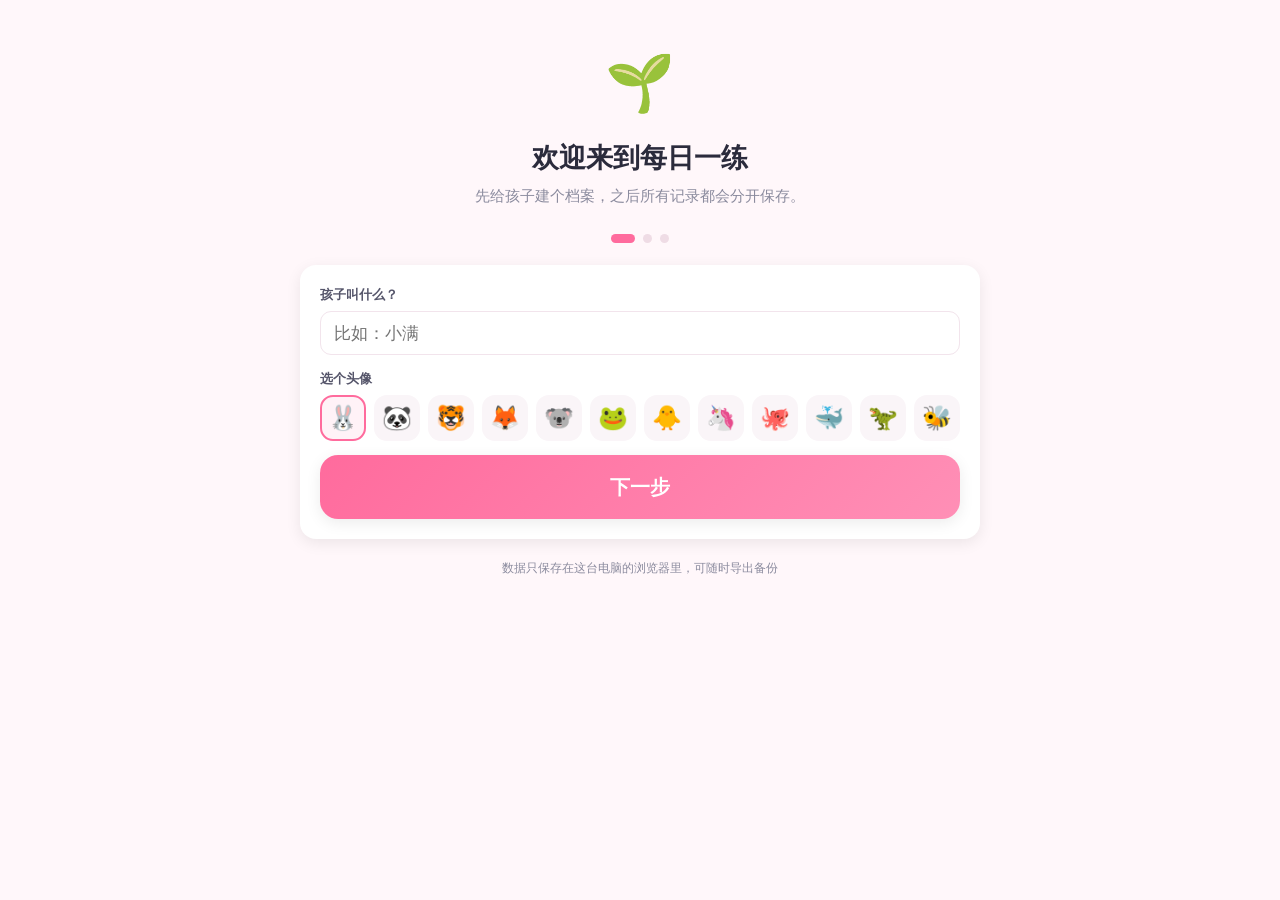
==== index.html @ d5a48da9 "feat: 一年级上册每日一练可用版（S0-S6） - 工程骨架：无构建、哈希路由、PC 侧栏 + 移动底部 Tab - 数据层：localStorage + IndexedDB（file:// 降级" ====
<!DOCTYPE html>
<html lang="zh-CN">
<head>
<meta charset="UTF-8">
<meta name="viewport" content="width=device-width, initial-scale=1.0, viewport-fit=cover">
<meta name="theme-color" content="#FF6B9D">
<title>宝贝每日一练</title>
<link rel="stylesheet" href="assets/css/app.css">
<link rel="icon" href="data:image/svg+xml,%3Csvg xmlns='http://www.w3.org/2000/svg' viewBox='0 0 100 100'%3E%3Ctext y='.9em' font-size='90'%3E%F0%9F%8C%9F%3C/text%3E%3C/svg%3E">
</head>
<body>

<div id="app" class="app" hidden>
  <aside class="sidebar">
    <div class="brand">
      <span class="brand-emoji">🌱</span>
      <div class="brand-text">
        <b>宝贝每日一练</b>
        <small id="brand-sub">一年级上册</small>
      </div>
    </div>

    <nav class="side-nav" id="side-nav"></nav>

    <div class="side-kid" id="side-kid"></div>
  </aside>

  <main class="main">
    <header class="topbar">
      <div class="topbar-left">
        <button class="icon-btn only-mobile" id="btn-menu" aria-label="菜单">☰</button>
        <h1 id="page-title">今日任务</h1>
      </div>
      <div class="topbar-right">
        <div class="star-chip" id="star-chip" title="我的星星">⭐ <b>0</b></div>
        <button class="kid-chip" id="kid-chip" title="切换孩子"></button>
      </div>
    </header>
    <div id="view" class="view"></div>
  </main>

  <nav class="bottom-tabs" id="bottom-tabs"></nav>
</div>

<div id="boot" class="boot">
  <div class="boot-inner">
    <div class="boot-emoji">🌱</div>
    <p>正在准备今天的小练习…</p>
  </div>
</div>

<div id="modal-root"></div>
<div id="toast-root" class="toast-root"></div>
<div id="fx-root" class="fx-root" aria-hidden="true"></div>

<!-- 工具层（内容包生成时依赖 U） -->
<script src="assets/js/util.js"></script>

<!-- 基础层 -->
<script src="assets/js/store.js"></script>
<script src="assets/js/schedule.js"></script>
<script src="assets/js/tts.js"></script>
<script src="assets/js/task.js"></script>
<script src="assets/js/charts.js"></script>
<script src="assets/js/export.js"></script>
<script src="assets/js/ai.js"></script>

<!-- 内容包（以 JS 内联，保证 file:// 双击可运行） -->
<script src="content/chars-db.js"></script>
<script src="content/writing-1a.js"></script>
<script src="content/yw-1a.js"></script>
<script src="content/sx-1a.js"></script>
<script src="assets/js/content.js"></script>

<!-- 外壳（页面注册依赖 App） -->
<script src="assets/js/app.js"></script>

<!-- 页面 -->
<script src="assets/js/pages/setup.js"></script>
<script src="assets/js/pages/today.js"></script>
<script src="assets/js/pages/practice.js"></script>
<script src="assets/js/pages/writing.js"></script>
<script src="assets/js/pages/done.js"></script>
<script src="assets/js/pages/growth.js"></script>
<script src="assets/js/pages/mistakes.js"></script>
<script src="assets/js/pages/parent.js"></script>
<script src="assets/js/pages/review.js"></script>
<script src="assets/js/pages/print.js"></script>
</body>
</html>
---- assets/css/app.css ----
/* ============================================================
   宝贝每日一练 · 全站样式
   令牌沿用「宝贝学习乐园」，PC 优先，向下适配 iPad / 手机
   ============================================================ */

:root{
  --pink:#FF6B9D;
  --pink-d:#E84E82;
  --blue:#4ECDC4;
  --yellow:#FFE66D;
  --green:#95E67E;
  --purple:#C47AFF;
  --orange:#FFA45B;

  --ink:#2B2B3C;
  --ink-2:#55556A;
  --muted:#8B8B9E;
  --bg:#FFF7FA;
  --bg-2:#FDF2F7;
  --card:#FFFFFF;
  --line:#F2E4EC;

  --sub-chars:var(--purple);
  --sub-pinyin:var(--blue);
  --sub-math:var(--orange);
  --sub-writing:var(--green);

  --r-card:16px;
  --r-btn:12px;
  --shadow:0 4px 15px rgba(0,0,0,.08);
  --shadow-lg:0 12px 32px rgba(150,80,110,.16);

  --fs-body:17px;
  --fs-kid:20px;
  --fs-stem:28px;

  --side-w:240px;
  --font:"PingFang SC","Microsoft YaHei","Hiragino Sans GB","Noto Sans CJK SC",system-ui,-apple-system,"Segoe UI",sans-serif;
  --font-kai:"KaiTi","STKaiti","Kaiti SC","Songti SC",serif;
}

*{box-sizing:border-box;-webkit-tap-highlight-color:transparent}
html,body{margin:0;padding:0}
body{
  font-family:var(--font);
  font-size:var(--fs-body);
  color:var(--ink);
  background:var(--bg);
  line-height:1.55;
  -webkit-font-smoothing:antialiased;
}
button{font-family:inherit;font-size:inherit;cursor:pointer;border:none;background:none;color:inherit}
input,select,textarea{font-family:inherit;font-size:inherit;color:inherit}
h1,h2,h3,h4,p{margin:0}
a{color:var(--pink);text-decoration:none}
img{max-width:100%;display:block}
[hidden]{display:none !important}
::selection{background:rgba(255,107,157,.2)}

/* ---------- 骨架 ---------- */
.app{
  display:grid;
  grid-template-columns:var(--side-w) minmax(0,1fr);
  min-height:100vh;
}
.sidebar{
  position:sticky;top:0;height:100vh;
  display:flex;flex-direction:column;gap:8px;
  padding:22px 16px 16px;
  background:linear-gradient(180deg,#FFEFF6 0%,#FFF7FA 60%,#F6FBFF 100%);
  border-right:1px solid var(--line);
}
.brand{display:flex;align-items:center;gap:10px;padding:0 6px 16px}
.brand-emoji{font-size:30px;filter:drop-shadow(0 4px 8px rgba(255,107,157,.3))}
.brand-text b{display:block;font-size:17px;letter-spacing:.5px}
.brand-text small{color:var(--muted);font-size:12px}
.side-nav{display:flex;flex-direction:column;gap:4px}
.side-nav a{
  display:flex;align-items:center;gap:10px;
  padding:11px 12px;border-radius:12px;color:var(--ink-2);
  font-size:15px;font-weight:500;
  transition:background .15s,color .15s,transform .15s;
}
.side-nav a .ni{font-size:18px;width:22px;text-align:center}
.side-nav a:hover{background:#fff;color:var(--ink)}
.side-nav a.active{background:#fff;color:var(--pink-d);box-shadow:var(--shadow);font-weight:700}
.side-kid{margin-top:auto;background:#fff;border-radius:14px;padding:12px;box-shadow:var(--shadow)}
.side-kid .sk-row{display:flex;align-items:center;gap:10px}
.side-kid .sk-avatar{font-size:24px}
.side-kid .sk-name{font-weight:700;font-size:14px}
.side-kid .sk-meta{font-size:12px;color:var(--muted)}
.side-kid .sk-streak{margin-top:8px;font-size:12px;color:var(--pink-d);background:#FFF0F6;border-radius:8px;padding:6px 8px}

.main{min-width:0;display:flex;flex-direction:column}
.topbar{
  position:sticky;top:0;z-index:20;
  display:flex;align-items:center;justify-content:space-between;gap:12px;
  padding:14px 26px;background:rgba(255,247,250,.9);backdrop-filter:blur(10px);
  border-bottom:1px solid var(--line);
}
.topbar-left{display:flex;align-items:center;gap:10px;min-width:0}
.topbar h1{font-size:20px;font-weight:800;letter-spacing:.5px;white-space:nowrap;overflow:hidden;text-overflow:ellipsis}
.topbar-right{display:flex;align-items:center;gap:10px}
.icon-btn{width:38px;height:38px;border-radius:11px;background:#fff;box-shadow:var(--shadow);font-size:18px;display:grid;place-items:center}
.star-chip{background:#fff;border-radius:999px;padding:6px 14px;font-size:14px;box-shadow:var(--shadow);white-space:nowrap}
.star-chip b{color:var(--pink-d)}
.kid-chip{
  display:flex;align-items:center;gap:8px;background:#fff;border-radius:999px;
  padding:5px 14px 5px 6px;box-shadow:var(--shadow);font-size:14px;font-weight:600;
}
.kid-chip .kc-avatar{width:28px;height:28px;border-radius:50%;display:grid;place-items:center;font-size:17px;background:#FFF0F6}

.view{padding:22px 26px 60px;width:100%;max-width:1160px;margin:0 auto}
.only-mobile{display:none}
.bottom-tabs{display:none}

/* ---------- 通用组件 ---------- */
.card{background:var(--card);border-radius:var(--r-card);box-shadow:var(--shadow);padding:20px}
.card+.card{margin-top:16px}
.card-title{display:flex;align-items:center;justify-content:space-between;gap:10px;margin-bottom:14px}
.card-title h2{font-size:17px;font-weight:800}
.muted{color:var(--muted)}
.small{font-size:13px}
.tiny{font-size:12px}
.center{text-align:center}
.row{display:flex;align-items:center;gap:10px}
.row.wrap{flex-wrap:wrap}
.spacer{flex:1}
.grid{display:grid;gap:14px}
.g2{grid-template-columns:repeat(2,minmax(0,1fr))}
.g3{grid-template-columns:repeat(3,minmax(0,1fr))}
.g4{grid-template-columns:repeat(4,minmax(0,1fr))}

.btn{
  display:inline-flex;align-items:center;justify-content:center;gap:8px;
  padding:12px 20px;border-radius:var(--r-btn);font-weight:700;font-size:16px;
  background:#fff;color:var(--ink);box-shadow:var(--shadow);
  transition:transform .12s,box-shadow .12s,background .15s;
}
.btn:hover{transform:translateY(-1px);box-shadow:var(--shadow-lg)}
.btn:active{transform:translateY(0) scale(.99)}
.btn[disabled]{opacity:.45;cursor:not-allowed;transform:none;box-shadow:var(--shadow)}
.btn-primary{background:linear-gradient(135deg,var(--pink),#FF8FB6);color:#fff}
.btn-blue{background:linear-gradient(135deg,var(--blue),#79DDD6);color:#0C4A46}
.btn-ghost{background:#fff;box-shadow:inset 0 0 0 1.5px var(--line);color:var(--ink-2)}
.btn-danger{background:#FFF0F2;color:#D93A5B;box-shadow:inset 0 0 0 1.5px #FFD6DE}
.btn-lg{padding:18px 30px;font-size:20px;border-radius:18px;min-height:64px}
.btn-sm{padding:7px 14px;font-size:13px;border-radius:10px;box-shadow:none;background:#F7F3F6}
.btn-block{width:100%}

.pill{display:inline-flex;align-items:center;gap:6px;padding:4px 11px;border-radius:999px;font-size:12px;font-weight:700;background:#F6F2F5;color:var(--ink-2)}
.pill.pink{background:#FFEFF5;color:#D6396F}
.pill.blue{background:#E9FAF8;color:#1B857D}
.pill.green{background:#F0FBE9;color:#4E9B37}
.pill.yellow{background:#FFF9DC;color:#A98A00}
.pill.purple{background:#F6EEFF;color:#8A4BD1}
.pill.gray{background:#F1F0F4;color:#77778A}

.field{display:flex;flex-direction:column;gap:6px;margin-bottom:14px}
.field label{font-size:13px;font-weight:700;color:var(--ink-2)}
.field .hint{font-size:12px;color:var(--muted)}
.input,select.input,textarea.input{
  width:100%;padding:11px 13px;border-radius:11px;border:1.5px solid var(--line);
  background:#fff;outline:none;transition:border-color .15s,box-shadow .15s;
}
.input:focus{border-color:var(--pink);box-shadow:0 0 0 3px rgba(255,107,157,.14)}
textarea.input{min-height:84px;resize:vertical}

.switch{display:inline-flex;align-items:center;gap:10px;cursor:pointer;font-size:14px}
.switch input{display:none}
.switch .track{width:44px;height:26px;border-radius:999px;background:#E8E2E8;position:relative;transition:background .18s;flex:none}
.switch .track::after{content:"";position:absolute;top:3px;left:3px;width:20px;height:20px;border-radius:50%;background:#fff;box-shadow:0 2px 5px rgba(0,0,0,.18);transition:transform .18s}
.switch input:checked+.track{background:var(--pink)}
.switch input:checked+.track::after{transform:translateX(18px)}

.seg{display:inline-flex;background:#F4EFF3;border-radius:12px;padding:4px;gap:2px}
.seg button{padding:8px 16px;border-radius:9px;font-size:14px;font-weight:700;color:var(--ink-2)}
.seg button.on{background:#fff;color:var(--pink-d);box-shadow:0 2px 8px rgba(0,0,0,.08)}

.table{width:100%;border-collapse:collapse;font-size:14px}
.table th{text-align:left;font-size:12px;color:var(--muted);font-weight:700;padding:8px 10px;border-bottom:1px solid var(--line)}
.table td{padding:10px;border-bottom:1px solid #F8F3F6}
.table tr:last-child td{border-bottom:none}

.empty{padding:46px 20px;text-align:center;color:var(--muted)}
.empty .e-emoji{font-size:46px;display:block;margin-bottom:10px}

/* ---------- 引导页 ---------- */
.boot{position:fixed;inset:0;display:grid;place-items:center;background:var(--bg);z-index:50}
.boot-inner{text-align:center;color:var(--muted)}
.boot-emoji{font-size:52px;animation:pop .9s ease-in-out infinite alternate}
@keyframes pop{from{transform:scale(.9) rotate(-4deg)}to{transform:scale(1.06) rotate(4deg)}}

.setup-wrap{max-width:720px;margin:0 auto;padding:40px 20px 80px}
.setup-hero{text-align:center;margin-bottom:26px}
.setup-hero .h-emoji{font-size:56px}
.setup-hero h1{font-size:27px;font-weight:800;margin:10px 0 6px}
.setup-hero p{color:var(--muted);font-size:15px}
.steps{display:flex;gap:8px;justify-content:center;margin-bottom:22px}
.steps .dot{width:9px;height:9px;border-radius:50%;background:#EFDCE5}
.steps .dot.on{background:var(--pink);width:24px;border-radius:99px}
.avatar-pick{display:flex;flex-wrap:wrap;gap:8px}
.avatar-pick button{width:46px;height:46px;border-radius:13px;background:#FAF5F8;font-size:24px;display:grid;place-items:center;border:2px solid transparent}
.avatar-pick button.on{border-color:var(--pink);background:#FFF2F7}

/* ---------- 今日任务 ---------- */
.hero{
  position:relative;overflow:hidden;
  background:linear-gradient(135deg,#FFE3EE 0%,#E9F8FF 55%,#F4EFFF 100%);
  border-radius:22px;padding:24px 26px;margin-bottom:18px;box-shadow:var(--shadow);
}
.hero .h-greet{font-size:15px;color:var(--ink-2);font-weight:600}
.hero h2{font-size:26px;font-weight:800;margin:4px 0 10px}
.hero .h-meta{display:flex;flex-wrap:wrap;gap:8px;margin-bottom:16px}
.hero .h-actions{display:flex;flex-wrap:wrap;gap:10px;align-items:center}
.hero .h-decor{position:absolute;right:18px;bottom:-6px;font-size:74px;opacity:.22;pointer-events:none}

.task-grid{display:grid;grid-template-columns:repeat(4,minmax(0,1fr));gap:14px}
.task-card{
  background:#fff;border-radius:var(--r-card);padding:16px 16px 14px;box-shadow:var(--shadow);
  display:flex;flex-direction:column;gap:8px;position:relative;overflow:hidden;
  border-top:4px solid var(--tc,var(--pink));cursor:pointer;transition:transform .14s,box-shadow .14s;
}
.task-card:hover{transform:translateY(-2px);box-shadow:var(--shadow-lg)}
.task-card .tc-emoji{font-size:26px}
.task-card .tc-name{font-weight:800;font-size:16px}
.task-card .tc-sub{font-size:12px;color:var(--muted);min-height:18px}
.task-card .tc-prog{height:7px;border-radius:99px;background:#F4EFF3;overflow:hidden}
.task-card .tc-prog i{display:block;height:100%;background:var(--tc);border-radius:99px;transition:width .3s}
.task-card .tc-num{font-size:12px;color:var(--ink-2);font-weight:700}
.task-card.done{background:#F7FDF4}
.task-card.done::after{content:"✓";position:absolute;top:10px;right:12px;color:var(--green);font-weight:900;font-size:15px}

.session-strip{display:flex;gap:10px;flex-wrap:wrap;margin-top:14px}
.session-chip{
  display:flex;align-items:center;gap:8px;background:#fff;border-radius:14px;padding:10px 14px;
  box-shadow:var(--shadow);font-size:13px;font-weight:700;
}
.session-chip .dot{width:9px;height:9px;border-radius:50%;background:#E4DDE4}
.session-chip.done .dot{background:var(--green)}
.session-chip.now{box-shadow:inset 0 0 0 2px var(--pink),var(--shadow)}
.session-chip .sub{color:var(--muted);font-weight:500}

.decor-bar{display:flex;gap:8px;flex-wrap:wrap;align-items:center}
.decor-item{font-size:26px;filter:grayscale(1);opacity:.35}
.decor-item.on{filter:none;opacity:1}

/* ---------- 练习 ---------- */
.practice-wrap{max-width:860px;margin:0 auto;display:flex;flex-direction:column}
.p-head{display:flex;align-items:center;gap:14px;margin-bottom:16px}
.p-head .p-bar{flex:1;height:12px;border-radius:99px;background:#F2EAF0;overflow:hidden}
.p-head .p-bar i{display:block;height:100%;border-radius:99px;background:linear-gradient(90deg,var(--blue),var(--green));transition:width .3s}
.p-head .p-count{font-size:14px;font-weight:800;color:var(--ink-2);white-space:nowrap}

.q-card{
  background:#fff;border-radius:24px;box-shadow:var(--shadow-lg);padding:28px 30px 26px;
  display:flex;flex-direction:column;position:relative;min-height:420px;
}
.q-tag{display:flex;align-items:center;gap:8px;margin-bottom:16px}
.q-stem{font-size:var(--fs-stem);font-weight:800;line-height:1.5;letter-spacing:.4px;display:flex;gap:12px;align-items:flex-start}
.q-stem .stem-text{flex:1}
.speaker{
  width:46px;height:46px;border-radius:50%;background:#EFFAF9;color:#1B857D;
  display:grid;place-items:center;font-size:20px;flex:none;transition:transform .12s,background .15s;
}
.speaker:hover{background:#DDF5F2;transform:scale(1.05)}
.speaker.playing{background:var(--blue);color:#fff}

.q-figure{margin:18px 0 4px;display:flex;flex-wrap:wrap;gap:18px;align-items:center}
.fig-group{display:flex;flex-wrap:wrap;gap:6px;max-width:100%}
.fig-icon{font-size:34px;line-height:1}
.fig-icon.faded{opacity:.28}
.fig-row{display:flex;flex-direction:column;gap:6px}
.fig-row .fig-label{font-size:12px;color:var(--muted);font-weight:700}
.fig-eq{font-size:22px;font-weight:800;color:var(--ink-2)}
.fig-box{display:inline-flex;align-items:center;justify-content:center;min-width:46px;height:46px;border:2.5px dashed #D8CBD4;border-radius:10px;font-size:22px;font-weight:800;padding:0 8px}
.fig-box.filled{border-style:solid;border-color:var(--blue);color:#1B857D}
.fig-tenframe{display:grid;grid-template-columns:repeat(5,1fr);gap:2px;background:#F3EDF1;padding:4px;border-radius:8px}
.fig-tenframe i{width:22px;height:22px;border-radius:4px;background:#fff;display:block}
.fig-tenframe i.on{background:var(--orange)}
.shape-panel{display:flex;gap:14px;flex-wrap:wrap}
.shape-svg{width:76px;height:76px}

.q-options{display:grid;gap:12px;margin-top:22px}
.q-options.cols2{grid-template-columns:1fr 1fr}
.opt{
  display:flex;align-items:center;gap:14px;padding:16px 18px;min-height:64px;
  border-radius:16px;background:#FBF7FA;border:2px solid transparent;
  font-size:21px;font-weight:700;text-align:left;transition:transform .12s,background .15s,border-color .15s;
}
.opt:hover{background:#F6EFF4;transform:translateY(-1px)}
.opt .key{
  width:30px;height:30px;border-radius:50%;background:#fff;color:var(--muted);
  display:grid;place-items:center;font-size:14px;font-weight:800;flex:none;box-shadow:0 1px 4px rgba(0,0,0,.08)
}
.opt.sel{border-color:var(--blue);background:#EEFBFA}
.opt.right{border-color:var(--green);background:#F2FEEC}
.opt.wrong{border-color:var(--orange);background:#FFF4EA;animation:shake .34s}
.opt.dim{opacity:.5}
@keyframes shake{0%,100%{transform:translateX(0)}25%{transform:translateX(-6px)}50%{transform:translateX(6px)}75%{transform:translateX(-3px)}}

.numpad{margin-top:20px;display:flex;flex-direction:column;gap:12px;align-items:center}
.numpad .np-display{
  min-width:170px;height:70px;border-radius:16px;background:#FBF7FA;border:2px solid var(--line);
  display:flex;align-items:center;justify-content:center;gap:6px;font-size:34px;font-weight:800;
}
.numpad .np-display .unit{font-size:18px;color:var(--muted);font-weight:700}
.numpad .np-keys{display:grid;grid-template-columns:repeat(3,74px);gap:9px}
.numpad .np-keys button{
  height:60px;border-radius:14px;background:#fff;box-shadow:var(--shadow);font-size:24px;font-weight:800;
  transition:transform .1s,background .12s;
}
.numpad .np-keys button:active{transform:scale(.96);background:#F6F1F4}
.numpad .np-keys button.fn{font-size:15px;color:var(--ink-2);background:#F7F2F6;box-shadow:none}
.numpad .np-keys button.ok{background:linear-gradient(135deg,var(--green),#B6EF9E);color:#2C6B19;grid-column:span 1}

.feedback{margin-top:18px;border-radius:16px;padding:14px 18px;font-size:16px;font-weight:600;display:flex;gap:12px;align-items:flex-start}
.feedback.ok{background:#F1FDEC;color:#3C7A26;box-shadow:inset 0 0 0 1.5px #CDEFBC}
.feedback.no{background:#FFF6EC;color:#9A5B14;box-shadow:inset 0 0 0 1.5px #FFDDB8}
.feedback .fb-emoji{font-size:22px;line-height:1.2}
.feedback .fb-explain{font-weight:500;color:var(--ink-2);font-size:14px;margin-top:4px}
.feedback .fb-src{font-size:12px;color:var(--muted);margin-top:4px}

.q-foot{margin-top:auto;padding-top:18px;display:flex;gap:12px;align-items:center}
.q-foot .btn{min-width:150px}

/* 星星飞入 */
.fx-root{position:fixed;inset:0;pointer-events:none;z-index:80;overflow:hidden}
.fly-star{position:absolute;font-size:26px;animation:fly 1s ease-out forwards}
@keyframes fly{
  0%{opacity:1;transform:translate(0,0) scale(.6) rotate(0)}
  70%{opacity:1}
  100%{opacity:0;transform:translate(var(--dx),var(--dy)) scale(1.25) rotate(22deg)}
}

/* ---------- 写字 ---------- */
.write-grid{display:grid;grid-template-columns:repeat(auto-fill,minmax(230px,1fr));gap:16px}
.char-card{background:#fff;border-radius:18px;box-shadow:var(--shadow);padding:16px;text-align:center}
.tian{
  position:relative;width:170px;height:170px;margin:0 auto 10px;border:2px solid #F0B8CC;border-radius:6px;
  background:
    linear-gradient(to right,transparent calc(50% - .8px),#F3B7C9 calc(50% - .8px),#F3B7C9 calc(50% + .8px),transparent calc(50% + .8px)),
    linear-gradient(to bottom,transparent calc(50% - .8px),#F3B7C9 calc(50% - .8px),#F3B7C9 calc(50% + .8px),transparent calc(50% + .8px));
}
.tian::after{
  content:"";position:absolute;inset:0;
  background:
    linear-gradient(45deg,transparent calc(50% - .5px),#FADCE7 calc(50% - .5px),#FADCE7 calc(50% + .5px),transparent calc(50% + .5px)),
    linear-gradient(-45deg,transparent calc(50% - .5px),#FADCE7 calc(50% - .5px),#FADCE7 calc(50% + .5px),transparent calc(50% + .5px));
  opacity:.8;
}
.tian .glyph{
  position:absolute;inset:0;display:grid;place-items:center;
  font-family:var(--font-kai);font-size:132px;line-height:1;color:#3A3A4C;z-index:1;
}
.tian .glyph.ghost{color:#EFDDE6}
.tian.small{width:96px;height:96px}
.tian.small .glyph{font-size:74px}
.tian.mid{width:120px;height:120px}
.tian.mid .glyph{font-size:92px}
.char-meta{font-size:13px;color:var(--ink-2)}
.char-meta b{color:var(--pink-d)}
.char-words{font-size:12px;color:var(--muted);margin-top:2px}
.stroke-list{display:flex;flex-wrap:wrap;gap:4px;justify-content:center;margin-top:6px}
.stroke-list span{font-size:11px;background:#F6F1F4;border-radius:6px;padding:2px 6px;color:var(--ink-2)}

.upload-zone{
  border:2px dashed #EFCADB;border-radius:18px;background:#FFFBFD;padding:26px;text-align:center;
  transition:background .15s,border-color .15s;
}
.upload-zone:hover{background:#FFF5FA;border-color:var(--pink)}
.upload-zone .u-emoji{font-size:40px}
.upload-zone p{font-size:14px;color:var(--muted);margin-top:6px}
.shot-thumb{position:relative;border-radius:16px;overflow:hidden;box-shadow:var(--shadow);max-width:420px}
.shot-thumb img{width:100%}
.shot-thumb .rm{position:absolute;top:8px;right:8px;background:rgba(0,0,0,.5);color:#fff;width:30px;height:30px;border-radius:50%;font-size:14px}

/* ---------- 完成页 ---------- */
.done-wrap{max-width:640px;margin:0 auto;text-align:center;padding-top:20px}
.done-emoji{font-size:78px;animation:pop .8s ease-in-out infinite alternate}
.done-wrap h2{font-size:28px;font-weight:800;margin:10px 0 6px}
.done-stars{display:flex;justify-content:center;gap:6px;font-size:34px;margin:16px 0}
.done-stats{display:grid;grid-template-columns:repeat(3,1fr);gap:12px;margin:22px 0}
.done-stats .ds{background:#fff;border-radius:16px;padding:14px;box-shadow:var(--shadow)}
.done-stats .ds b{display:block;font-size:24px;color:var(--pink-d)}
.done-stats .ds span{font-size:12px;color:var(--muted)}

/* ---------- 成长 ---------- */
.stat-row{display:grid;grid-template-columns:repeat(4,minmax(0,1fr));gap:14px;margin-bottom:16px}
.stat-box{background:#fff;border-radius:16px;padding:16px;box-shadow:var(--shadow)}
.stat-box .sb-label{font-size:12px;color:var(--muted);font-weight:700}
.stat-box .sb-value{font-size:26px;font-weight:800;margin-top:4px}
.stat-box .sb-sub{font-size:12px;color:var(--muted)}

.cal{display:grid;grid-template-columns:repeat(7,1fr);gap:7px;max-width:580px;margin:0 auto}
.cal .cd-head{font-size:12px;color:var(--muted);text-align:center;font-weight:700;padding-bottom:2px}
  .cal .cd{
  aspect-ratio:1/1;border-radius:10px;background:#F5F0F3;display:flex;flex-direction:column;
  align-items:center;justify-content:center;font-size:12px;color:var(--muted);position:relative;
}
.cal .cd.blank{background:transparent}
.cal .cd.full{background:#CDEFC0;color:#356B23;font-weight:800}
.cal .cd.part{background:#FFF0C2;color:#8A6E00;font-weight:700}
.cal .cd.miss{background:#FBE9EF;color:#C05880}
.cal .cd.makeup{background:#DCEEFF;color:#24628F;font-weight:700}
.cal .cd.today{outline:2px solid var(--pink);outline-offset:1px}
.cal .cd .cd-n{font-size:13px}
.cal .cd .cd-d{font-size:9px;opacity:.8;line-height:1}

.legend{display:flex;flex-wrap:wrap;gap:12px;font-size:12px;color:var(--muted);margin-top:12px}
.legend i{display:inline-block;width:12px;height:12px;border-radius:4px;margin-right:5px;vertical-align:-1px}

.chart-box{position:relative;width:100%}
.chart-box svg{width:100%;display:block}
.radar-legend{display:flex;flex-wrap:wrap;gap:14px;font-size:12px;color:var(--ink-2);justify-content:center;margin-top:8px}

.badges{display:flex;flex-wrap:wrap;gap:12px}
.badge-item{
  width:96px;text-align:center;background:#fff;border-radius:16px;padding:12px 6px;box-shadow:var(--shadow);
  filter:grayscale(1);opacity:.45;
}
.badge-item.on{filter:none;opacity:1;background:linear-gradient(180deg,#FFFBEA,#fff)}
.badge-item .b-emoji{font-size:30px}
.badge-item .b-name{font-size:12px;font-weight:700;margin-top:4px}
.badge-item .b-desc{font-size:10px;color:var(--muted)}

/* 错题 */
.mistake-group{border-radius:16px;background:#fff;box-shadow:var(--shadow);padding:16px;margin-bottom:14px}
.mistake-group h3{font-size:15px;font-weight:800;margin-bottom:10px;display:flex;gap:8px;align-items:center}
.mistake-item{padding:10px 0;border-bottom:1px dashed #F2E7ED;font-size:14px}
.mistake-item:last-child{border-bottom:none}
.mistake-item .mi-stem{font-weight:600}
.mistake-item .mi-meta{font-size:12px;color:var(--muted);margin-top:3px}

/* ---------- 家长中心 ---------- */
.parent-tabs{display:flex;gap:6px;flex-wrap:wrap;margin-bottom:16px}
.parent-tabs button{padding:9px 16px;border-radius:11px;font-size:14px;font-weight:700;background:#fff;color:var(--ink-2);box-shadow:var(--shadow)}
.parent-tabs button.on{background:var(--ink);color:#fff}
.kv{display:grid;grid-template-columns:120px 1fr;gap:8px 14px;font-size:14px}
.kv .k{color:var(--muted);font-weight:700;font-size:13px}

.review-list{display:grid;gap:12px}
.review-row{display:flex;gap:14px;align-items:center;background:#fff;border-radius:16px;box-shadow:var(--shadow);padding:12px}
.review-row .rr-thumb{width:78px;height:78px;border-radius:12px;background:#F4EFF3;overflow:hidden;flex:none;display:grid;place-items:center;font-size:24px;color:var(--muted)}
.review-row .rr-thumb img{width:100%;height:100%;object-fit:cover}
.review-row .rr-main{flex:1;min-width:0}
.review-row .rr-title{font-weight:800;font-size:15px}
.review-row .rr-sub{font-size:12px;color:var(--muted)}
.badge-dot{background:var(--pink);color:#fff;border-radius:999px;font-size:11px;padding:1px 7px;font-weight:800}

.score-row{display:flex;align-items:center;gap:12px;padding:10px 0;border-bottom:1px dashed #F2E7ED}
.score-row .sr-name{width:96px;font-size:14px;font-weight:700}
.stars-pick{display:flex;gap:4px}
.stars-pick button{font-size:26px;filter:grayscale(1);opacity:.4;transition:transform .12s,filter .12s}
.stars-pick button.on{filter:none;opacity:1;transform:scale(1.06)}
.chips{display:flex;flex-wrap:wrap;gap:8px}
.chips button{padding:7px 13px;border-radius:999px;background:#F7F2F6;font-size:13px;color:var(--ink-2);font-weight:600}
.chips button:hover{background:#F1E8EE}

/* ---------- 弹层 ---------- */
.modal-mask{position:fixed;inset:0;background:rgba(40,25,36,.42);z-index:90;display:grid;place-items:center;padding:20px;animation:fade .16s}
@keyframes fade{from{opacity:0}to{opacity:1}}
.modal{background:#fff;border-radius:22px;box-shadow:0 24px 60px rgba(60,30,50,.28);width:min(560px,100%);max-height:88vh;overflow:auto;padding:24px;animation:rise .2s}
@keyframes rise{from{transform:translateY(10px);opacity:.6}to{transform:none;opacity:1}}
.modal h3{font-size:19px;font-weight:800;margin-bottom:6px}
.modal .m-desc{font-size:14px;color:var(--muted);margin-bottom:16px}
.modal-foot{display:flex;gap:10px;justify-content:flex-end;margin-top:18px}
.pin-inputs{display:flex;gap:10px;justify-content:center;margin:8px 0 4px}
.pin-inputs input{
  width:52px;height:62px;text-align:center;font-size:26px;font-weight:800;border-radius:14px;
  border:2px solid var(--line);background:#FBF7FA;outline:none;
}
.pin-inputs input:focus{border-color:var(--pink);background:#fff}

.toast-root{position:fixed;left:50%;bottom:34px;transform:translateX(-50%);z-index:120;display:flex;flex-direction:column;gap:8px;align-items:center;pointer-events:none}
.toast{background:rgba(43,43,60,.94);color:#fff;padding:11px 20px;border-radius:999px;font-size:14px;box-shadow:0 10px 26px rgba(0,0,0,.22);animation:toastin .22s}
.toast.ok{background:rgba(76,160,58,.96)}
.toast.no{background:rgba(214,90,60,.96)}
@keyframes toastin{from{opacity:0;transform:translateY(8px)}to{opacity:1;transform:none}}

/* ---------- 响应式 ---------- */
@media (max-width:1100px){
  .task-grid{grid-template-columns:repeat(2,minmax(0,1fr))}
  .stat-row{grid-template-columns:repeat(2,minmax(0,1fr))}
}
@media (max-width:860px){
  .app{grid-template-columns:1fr}
  .sidebar{
    position:fixed;top:0;left:0;bottom:0;width:250px;z-index:40;
    transform:translateX(-102%);transition:transform .22s;box-shadow:0 0 40px rgba(0,0,0,.2);
  }
  .sidebar.open{transform:none}
  .topbar{padding:12px 16px}
  .view{padding:16px 14px 90px}
  .only-mobile{display:grid}
  .bottom-tabs{
    display:grid;grid-template-columns:repeat(4,1fr);
    position:fixed;left:0;right:0;bottom:0;z-index:30;
    background:rgba(255,255,255,.96);backdrop-filter:blur(10px);
    border-top:1px solid var(--line);padding:6px 4px calc(6px + env(safe-area-inset-bottom));
  }
  .bottom-tabs a{
    display:flex;flex-direction:column;align-items:center;gap:2px;padding:6px 2px;
    font-size:11px;color:var(--muted);font-weight:700;border-radius:10px;
  }
  .bottom-tabs a .ni{font-size:20px}
  .bottom-tabs a.active{color:var(--pink-d);background:#FFF2F7}
  .star-chip{padding:5px 11px;font-size:13px}
  .kid-chip{padding:4px 10px 4px 4px;font-size:13px}
  .hero{padding:20px 18px}
  .hero h2{font-size:22px}
  .hero .h-decor{font-size:54px;opacity:.18}
  .q-card{padding:20px 16px}
  .q-stem{font-size:23px}
  .opt{font-size:18px;padding:13px 14px;min-height:58px}
  .q-options.cols2{grid-template-columns:1fr}
  .q-foot .btn{flex:1;min-width:0}
  .numpad .np-keys{grid-template-columns:repeat(3,64px)}
  .numpad .np-keys button{height:54px}
  .g3,.g4{grid-template-columns:repeat(2,minmax(0,1fr))}
  .done-stats{grid-template-columns:repeat(3,1fr)}
  .write-grid{grid-template-columns:repeat(auto-fill,minmax(160px,1fr))}
  .tian{width:132px;height:132px}
  .tian .glyph{font-size:104px}
}
@media (max-width:420px){
  .task-grid{grid-template-columns:1fr}
  .session-strip{flex-direction:column}
  .g2,.g3,.g4{grid-template-columns:1fr}
  .kv{grid-template-columns:96px 1fr}
}

/* ---------- 打印 ---------- */
.print-sheet{background:#fff;color:#111;padding:8mm;width:210mm;margin:0 auto;box-shadow:0 0 0 1px #eee}
@media print{
  body{background:#fff}
  .sidebar,.topbar,.bottom-tabs,.no-print,#toast-root{display:none !important}
  .app{display:block}
  .view{padding:0;max-width:none}
  .print-sheet{box-shadow:none;padding:0;width:auto}
  @page{size:A4;margin:12mm}
}

/* ---------- 打印练习单 ---------- */
.pr-head{border-bottom:2px solid #333;padding-bottom:8px;margin-bottom:12px}
.pr-title{font-size:19px;font-weight:800;letter-spacing:1px}
.pr-meta{font-size:12px;color:#555;margin-top:4px}
.pr-section{font-size:14px;font-weight:800;margin:14px 0 8px;padding-left:8px;border-left:4px solid #FF6B9D;color:#222}
.pr-item{margin:0 0 9px;page-break-inside:avoid;break-inside:avoid}
.pr-stem{font-size:13.5px;line-height:1.7;display:flex;gap:6px}
.pr-no{font-weight:800;color:#C2185B;min-width:18px}
.pr-opts{display:flex;flex-wrap:wrap;gap:4px 18px;margin:3px 0 0 24px;font-size:13px;color:#111}
.pr-opt{white-space:nowrap}
.pr-answer{margin:2px 0 0 24px;font-size:13px;display:flex;align-items:center;gap:6px}
.pr-blank{display:inline-block;width:64px;border-bottom:1.5px solid #333;height:16px}
.pr-fig{margin:4px 0 2px 20px !important;gap:10px !important}
.pr-fig .fig-icon{font-size:22px !important}
.pr-fig .shape-svg{width:46px !important;height:46px !important}
.pr-fig .fig-tenframe i{width:14px !important;height:14px !important}
.pr-fig .fig-row .fig-label{font-size:10px !important}
.pr-write-row{display:flex;align-items:center;gap:6px;margin-bottom:6px;page-break-inside:avoid}
.pr-write-label{width:44px;text-align:center}
.pr-tian{
  width:56px;height:56px;border:1.2px solid #E75480;position:relative;border-radius:2px;
  background:
    linear-gradient(to right,transparent calc(50% - .4px),#F3B7C9 calc(50% - .4px),#F3B7C9 calc(50% + .4px),transparent calc(50% + .4px)),
    linear-gradient(to bottom,transparent calc(50% - .4px),#F3B7C9 calc(50% - .4px),#F3B7C9 calc(50% + .4px),transparent calc(50% + .4px));
}
.pr-tian::after{
  content:"";position:absolute;inset:0;
  background:
    linear-gradient(45deg,transparent calc(50% - .3px),#FADCE7 calc(50% - .3px),#FADCE7 calc(50% + .3px),transparent calc(50% + .3px)),
    linear-gradient(-45deg,transparent calc(50% - .3px),#FADCE7 calc(50% - .3px),#FADCE7 calc(50% + .3px),transparent calc(50% + .3px));
}
.pr-tian.trace{background-color:#FFF6FA}
.pr-glyph{
  position:absolute;inset:0;display:grid;place-items:center;
  font-family:var(--font-kai);font-size:42px;color:#E7C3D2;z-index:1;
}
.pr-foot{display:flex;justify-content:space-between;font-size:11px;color:#666;margin-top:14px;border-top:1px dashed #bbb;padding-top:8px}
@media print{
  .pr-item{margin-bottom:7px}
  .pr-section{margin:10px 0 6px}
}
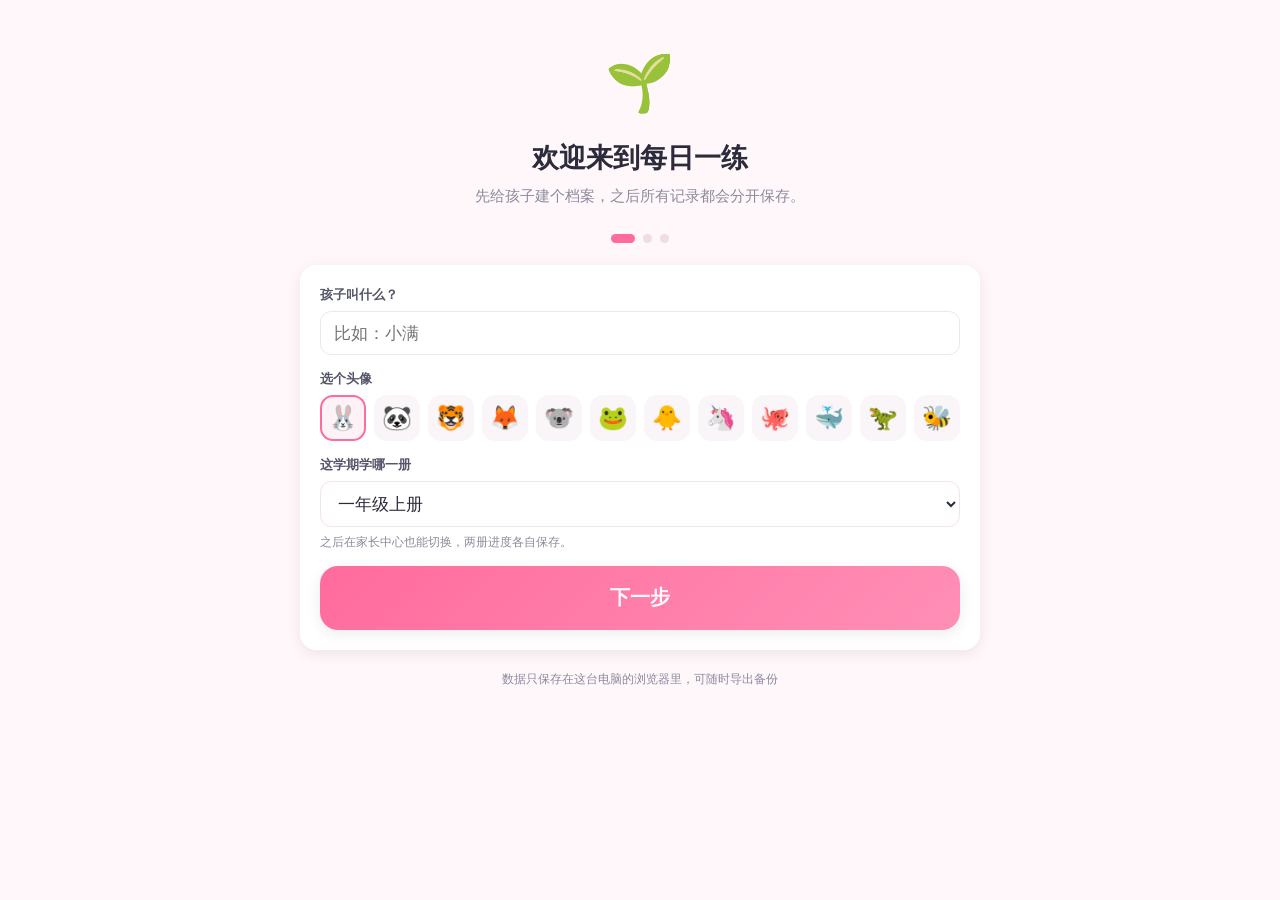
==== commit 35779ee7: "feat(S9): 一年级下册内容 + 多册次架构 内容 - 语文一下：8 单元 / 67 节点 / 737 题；数学一下：8 单元 / 45 节点 / 225 题 - 下册字库新增 260 字（总 " ====
--- a/index.html
+++ b/index.html
@@ -67,9 +67,16 @@
 
 <!-- 内容包（以 JS 内联，保证 file:// 双击可运行） -->
 <script src="content/chars-db.js"></script>
+<script src="content/chars-db-1b.js"></script>
+<script src="content/py-presets.js"></script>
+<script src="content/yw-builder.js"></script>
 <script src="content/writing-1a.js"></script>
+<script src="content/writing-1b.js"></script>
 <script src="content/yw-1a.js"></script>
+<script src="content/yw-1b.js"></script>
+<script src="content/sx-builder.js"></script>
 <script src="content/sx-1a.js"></script>
+<script src="content/sx-1b.js"></script>
 <script src="assets/js/content.js"></script>
 
 <!-- 外壳（页面注册依赖 App） -->
--- a/assets/css/app.css
+++ b/assets/css/app.css
@@ -246,7 +246,7 @@
 .decor-item.on{filter:none;opacity:1}
 
 /* ---------- 练习 ---------- */
-.practice-wrap{max-width:860px;margin:0 auto;display:flex;flex-direction:column}
+.practice-wrap{max-width:860px;margin:0 auto;display:flex;flex-direction:column;justify-content:center;min-height:calc(100vh - 170px)}
 .p-head{display:flex;align-items:center;gap:14px;margin-bottom:16px}
 .p-head .p-bar{flex:1;height:12px;border-radius:99px;background:#F2EAF0;overflow:hidden}
 .p-head .p-bar i{display:block;height:100%;border-radius:99px;background:linear-gradient(90deg,var(--blue),var(--green));transition:width .3s}
@@ -505,6 +505,8 @@
   }
   .bottom-tabs a .ni{font-size:20px}
   .bottom-tabs a.active{color:var(--pink-d);background:#FFF2F7}
+  body.focus-mode .bottom-tabs{display:none}
+  body.focus-mode .view{padding-bottom:24px}
   .star-chip{padding:5px 11px;font-size:13px}
   .kid-chip{padding:4px 10px 4px 4px;font-size:13px}
   .hero{padding:20px 18px}
